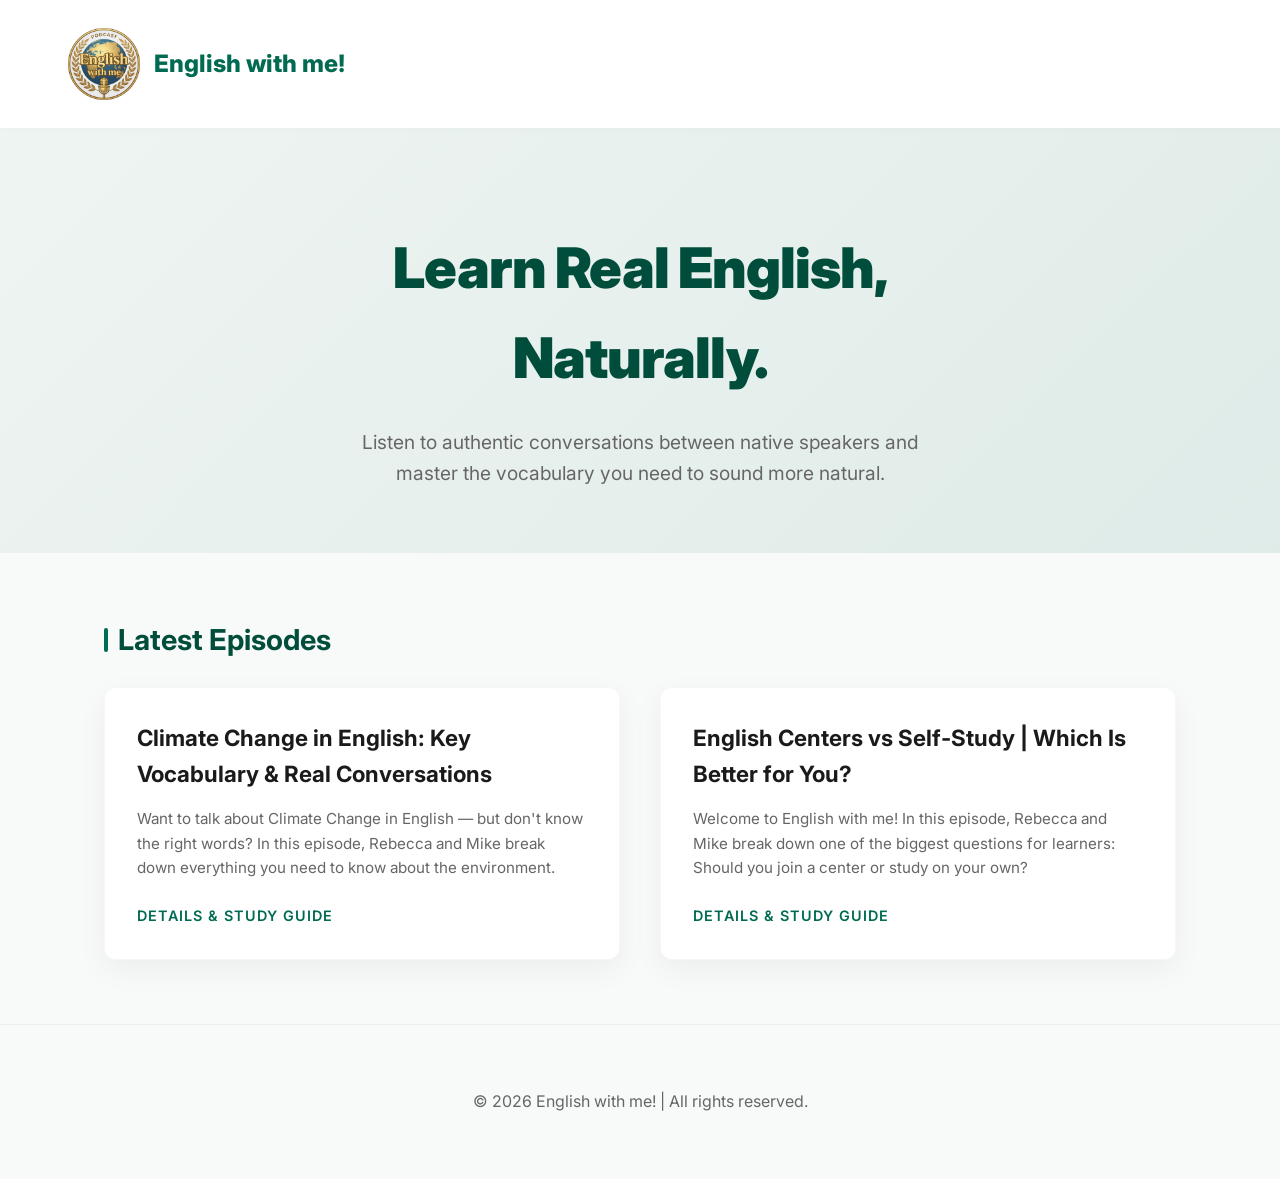
==== index.html @ fd84855c "init project" ====
<!DOCTYPE html>
<html lang="en">

<head>
    <meta charset="UTF-8">
    <meta name="viewport" content="width=device-width, initial-scale=1.0">
    <title>English with me! | Real Conversations for English Learners</title>

    <!-- SEO Meta Tags -->
    <meta name="description"
        content="Improve your English listening and vocabulary with 'English with me!', a podcast featuring real conversations on topics like climate change, self-study, and more.">
    <meta name="keywords"
        content="English podcast, learn English, English vocabulary, English listening, climate change English, self-study English">
    <meta name="author" content="English with me!">

    <!-- Open Graph Tags -->
    <meta property="og:title" content="English with me! | Real Conversations for English Learners">
    <meta property="og:description" content="Improve your English with real conversations and vocabulary guides.">
    <meta property="og:image" content="https://img.youtube.com/vi/skdZnuo1psk/maxresdefault.jpg">
    <meta property="og:url" content="https://quocnguyen2501.github.io/english-with-me/">

    <!-- Fonts -->
    <link rel="preconnect" href="https://fonts.googleapis.com">
    <link rel="preconnect" href="https://fonts.gstatic.com" crossorigin>
    <link href="https://fonts.googleapis.com/css2?family=Inter:wght@400;500;600;700;800;900&display=swap"
        rel="stylesheet">

    <!-- CSS -->
    <link rel="stylesheet" href="assets/css/style.css">
</head>

<body>

    <header>
        <a href="index.html" class="logo">
            <img width="80" height="80" src="./assets/images/english-with-me-logo.png" alt="Logo"></image>
            <span>English with me!</span>
        </a>
    </header>

    <section class="hero">
        <h1>Learn Real English,<br><span>Naturally.</span></h1>
        <p>Listen to authentic conversations between native speakers and master the vocabulary you need to sound more
            natural.</p>
    </section>

    <main class="container" id="podcasts">
        <h2 class="section-title">Latest Episodes</h2>

        <div class="podcast-grid">
            <!-- Episode 1 -->
            <article class="podcast-card">
                <a href="https://www.youtube.com/watch?v=skdZnuo1psk" target="_blank" class="thumbnail-wrapper">
                    <img src="https://img.youtube.com/vi/skdZnuo1psk/maxresdefault.jpg" alt="Climate Change in English">
                </a>
                <div class="podcast-content">
                    <h3>Climate Change in English: Key Vocabulary & Real Conversations</h3>
                    <p>Want to talk about Climate Change in English — but don't know the right words? In this episode,
                        Rebecca and Mike break down everything you need to know about the environment.</p>
                    <div class="podcast-actions">
                        <a href="episodes/episode-1.html" class="btn-details">Details & Study Guide</a>
                    </div>
                </div>
            </article>

            <!-- Episode 2 -->
            <article class="podcast-card">
                <a href="https://www.youtube.com/watch?v=k1J-IT2wOVM" target="_blank" class="thumbnail-wrapper">
                    <img src="https://img.youtube.com/vi/k1J-IT2wOVM/maxresdefault.jpg"
                        alt="English Centers vs Self-Study">
                </a>
                <div class="podcast-content">
                    <h3>English Centers vs Self-Study | Which Is Better for You?</h3>
                    <p>Welcome to English with me! In this episode, Rebecca and Mike break down one of the biggest
                        questions for learners: Should you join a center or study on your own?</p>
                    <div class="podcast-actions">
                        <a href="episodes/episode-2.html" class="btn-details">Details & Study Guide</a>
                    </div>
                </div>
            </article>
        </div>
    </main>

    <footer>
        <p>&copy; 2026 English with me! | All rights reserved.</p>
    </footer>

    <script src="assets/js/main.js"></script>
</body>

</html>
---- assets/css/style.css ----
/* 
 * English with me! - Design System
 * Primary Color: #006b52
 */

:root {
    --primary: #006b52;
    --primary-light: #008f6d;
    --primary-dark: #004d3b;
    --bg-light: #f8faf9;
    --text-dark: #1a1a1a;
    --text-muted: #666666;
    --white: #ffffff;
    --card-shadow: 0 10px 30px rgba(0, 0, 0, 0.05);
    --transition: all 0.3s cubic-bezier(0.4, 0, 0.2, 1);
    --border-radius: 12px;
}

* {
    margin: 0;
    padding: 0;
    box-sizing: border-box;
}

body {
    font-family: 'Inter', -apple-system, BlinkMacSystemFont, 'Segoe UI', Roboto, sans-serif;
    background-color: var(--bg-light);
    color: var(--text-dark);
    line-height: 1.6;
    overflow-x: hidden;
}

/* Header & Navigation */
header {
    background: var(--white);
    padding: 1.5rem 5%;
    display: flex;
    justify-content: space-between;
    align-items: center;
    box-shadow: 0 2px 10px rgba(0,0,0,0.02);
    position: sticky;
    top: 0;
    z-index: 1000;
}

.logo {
    font-size: 1.5rem;
    font-weight: 800;
    color: var(--primary);
    text-decoration: none;
    display: flex;
    align-items: center;
    gap: 10px;
}

.logo span {
    color: var(--primary);
}

nav a {
    text-decoration: none;
    color: var(--text-dark);
    font-weight: 500;
    margin-left: 2rem;
    transition: var(--transition);
}

nav a:hover {
    color: var(--primary);
}

/* Hero Section */
.hero {
    padding: 6rem 5% 4rem;
    text-align: center;
    background: linear-gradient(135deg, #006b520a 0%, #006b521a 100%);
}

.hero h1 {
    font-size: 3.5rem;
    font-weight: 900;
    margin-bottom: 1.5rem;
    color: var(--primary-dark);
    letter-spacing: -1px;
}

.hero p {
    font-size: 1.2rem;
    color: var(--text-muted);
    max-width: 600px;
    margin: 0 auto;
}

/* Container */
.container {
    max-width: 1200px;
    margin: 0 auto;
    padding: 4rem 5%;
}

/* Podcast Cards */
.podcast-grid {
    display: grid;
    grid-template-columns: repeat(auto-fit, minmax(350px, 1fr));
    gap: 2.5rem;
}

.podcast-card {
    background: var(--white);
    border-radius: var(--border-radius);
    overflow: hidden;
    box-shadow: var(--card-shadow);
    transition: var(--transition);
    border: 1px solid rgba(0,0,0,0.03);
}

.podcast-card:hover {
    transform: translateY(-10px);
    box-shadow: 0 20px 40px rgba(0, 0, 0, 0.1);
}

.thumbnail-wrapper {
    position: relative;
    padding-top: 56.25%; /* 16:9 Aspect Ratio */
    overflow: hidden;
}

.thumbnail-wrapper img {
    position: absolute;
    top: 0;
    left: 0;
    width: 100%;
    height: 100%;
    object-fit: cover;
    transition: var(--transition);
}

.podcast-card:hover .thumbnail-wrapper img {
    transform: scale(1.05);
}

.podcast-content {
    padding: 2rem;
}

.podcast-content h3 {
    font-size: 1.4rem;
    margin-bottom: 1rem;
    color: var(--text-dark);
}

.podcast-content p {
    color: var(--text-muted);
    margin-bottom: 1.5rem;
    font-size: 0.95rem;
}

.podcast-actions {
    display: flex;
    justify-content: space-between;
    align-items: center;
}

.btn-details {
    color: var(--primary);
    text-decoration: none;
    font-weight: 600;
    font-size: 0.9rem;
    text-transform: uppercase;
    letter-spacing: 1px;
    transition: var(--transition);
}

.btn-details:hover {
    color: var(--primary-dark);
    padding-left: 5px;
}

/* Episode Page Specifics */
.episode-header {
    margin-bottom: 3rem;
}

.episode-meta {
    display: flex;
    gap: 20px;
    color: var(--text-muted);
    font-size: 0.9rem;
    margin-bottom: 1rem;
}

.video-container {
    margin-bottom: 3rem;
    border-radius: var(--border-radius);
    overflow: hidden;
    box-shadow: var(--card-shadow);
}

.video-placeholder {
    width: 100%;
    aspect-ratio: 16/9;
    background: #000;
}

.section-title {
    font-size: 1.8rem;
    margin-bottom: 1.5rem;
    color: var(--primary-dark);
    display: flex;
    align-items: center;
    gap: 10px;
}

.section-title::before {
    content: '';
    display: block;
    width: 4px;
    height: 24px;
    background: var(--primary);
    border-radius: 2px;
}

.vocabulary-table {
    width: 100%;
    border-collapse: collapse;
    margin-bottom: 3rem;
    background: var(--white);
    border-radius: var(--border-radius);
    overflow: hidden;
    box-shadow: var(--card-shadow);
}

.vocabulary-table th, .vocabulary-table td {
    padding: 1.2rem;
    text-align: left;
    border-bottom: 1px solid #f0f0f0;
}

.vocabulary-table th {
    background: var(--primary);
    color: var(--white);
    font-weight: 600;
}

.vocabulary-table tr:last-child td {
    border-bottom: none;
}

.download-section {
    background: var(--primary-dark);
    color: var(--white);
    padding: 3rem;
    border-radius: var(--border-radius);
    text-align: center;
    margin-bottom: 3rem;
}

.btn-download {
    display: inline-block;
    background: var(--white);
    color: var(--primary-dark);
    padding: 1rem 2.5rem;
    border-radius: 50px;
    text-decoration: none;
    font-weight: 700;
    margin-top: 1.5rem;
    transition: var(--transition);
}

.btn-download:hover {
    transform: scale(1.05);
    box-shadow: 0 10px 20px rgba(0,0,0,0.2);
}

.questions-list {
    list-style: none;
}

.questions-list li {
    background: var(--white);
    padding: 1.5rem;
    border-radius: var(--border-radius);
    margin-bottom: 1rem;
    box-shadow: var(--card-shadow);
    border-left: 4px solid var(--primary);
}

footer {
    text-align: center;
    padding: 4rem 5%;
    color: var(--text-muted);
    border-top: 1px solid #eee;
}

@media (max-width: 768px) {
    .hero h1 { font-size: 2.5rem; }
    .podcast-grid { grid-template-columns: 1fr; }
}
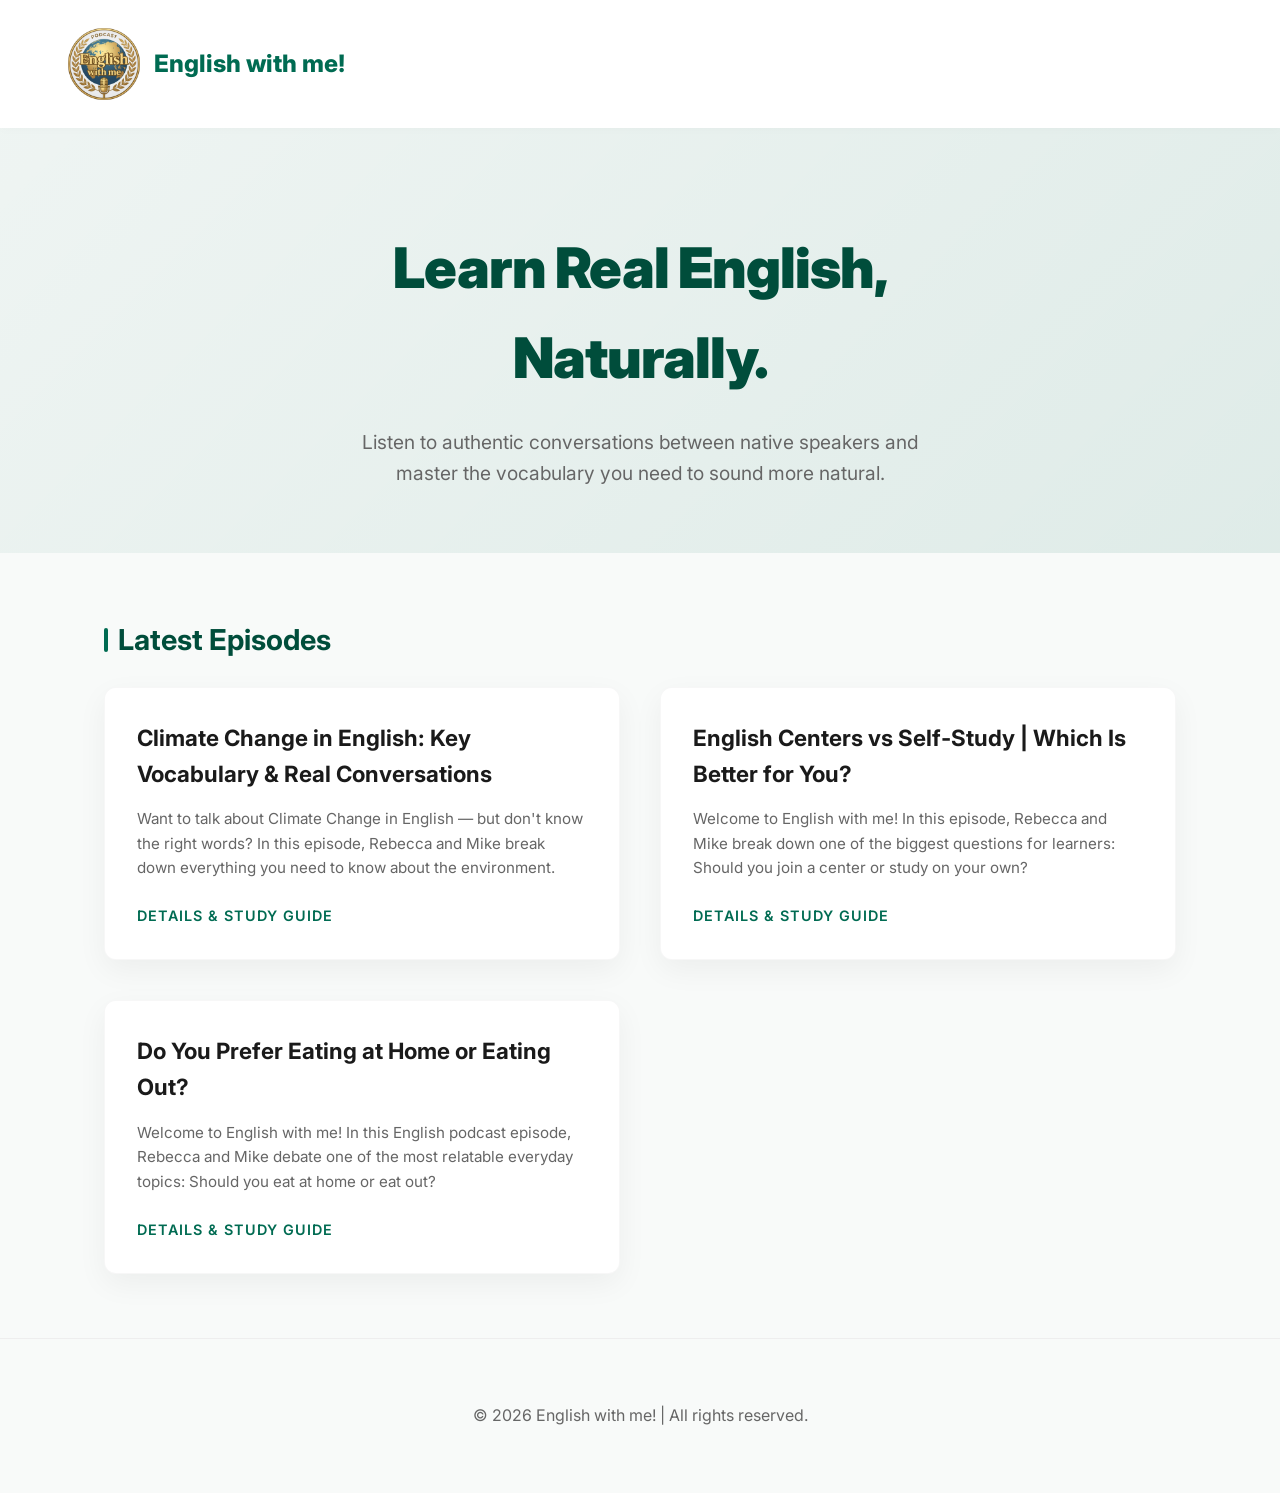
==== commit 59566b6d: "feat: add episode 3 content and update index page with new episode link" ====
--- a/index.html
+++ b/index.html
@@ -16,7 +16,7 @@
     <!-- Open Graph Tags -->
     <meta property="og:title" content="English with me! | Real Conversations for English Learners">
     <meta property="og:description" content="Improve your English with real conversations and vocabulary guides.">
-    <meta property="og:image" content="https://img.youtube.com/vi/skdZnuo1psk/maxresdefault.jpg">
+    <meta property="og:image" content="https://img.youtube.com/vi/skdZnuo1psk/hqdefault.jpg">
     <meta property="og:url" content="https://quocnguyen2501.github.io/english-with-me/">
 
     <!-- Fonts -->
@@ -27,13 +27,16 @@
 
     <!-- CSS -->
     <link rel="stylesheet" href="assets/css/style.css">
+
+    <!-- Favicon -->
+    <link rel="icon" type="image/png" href="../assets/images/english-with-me-logo.png">
 </head>
 
 <body>
 
     <header>
         <a href="index.html" class="logo">
-            <img width="80" height="80" src="./assets/images/english-with-me-logo.png" alt="Logo"></image>
+            <img width="80" height="80" src="./assets/images/english-with-me-logo.png" alt="Logo">
             <span>English with me!</span>
         </a>
     </header>
@@ -51,7 +54,7 @@
             <!-- Episode 1 -->
             <article class="podcast-card">
                 <a href="https://www.youtube.com/watch?v=skdZnuo1psk" target="_blank" class="thumbnail-wrapper">
-                    <img src="https://img.youtube.com/vi/skdZnuo1psk/maxresdefault.jpg" alt="Climate Change in English">
+                    <img src="https://img.youtube.com/vi/skdZnuo1psk/hqdefault.jpg" alt="Climate Change in English">
                 </a>
                 <div class="podcast-content">
                     <h3>Climate Change in English: Key Vocabulary & Real Conversations</h3>
@@ -66,8 +69,7 @@
             <!-- Episode 2 -->
             <article class="podcast-card">
                 <a href="https://www.youtube.com/watch?v=k1J-IT2wOVM" target="_blank" class="thumbnail-wrapper">
-                    <img src="https://img.youtube.com/vi/k1J-IT2wOVM/maxresdefault.jpg"
-                        alt="English Centers vs Self-Study">
+                    <img src="https://img.youtube.com/vi/k1J-IT2wOVM/hqdefault.jpg" alt="English Centers vs Self-Study">
                 </a>
                 <div class="podcast-content">
                     <h3>English Centers vs Self-Study | Which Is Better for You?</h3>
@@ -75,6 +77,23 @@
                         questions for learners: Should you join a center or study on your own?</p>
                     <div class="podcast-actions">
                         <a href="episodes/episode-2.html" class="btn-details">Details & Study Guide</a>
+                    </div>
+                </div>
+            </article>
+
+            <!-- Episode 3 -->
+            <article class="podcast-card">
+                <a href="https://www.youtube.com/watch?v=JP_TK2FVOT4" target="_blank" class="thumbnail-wrapper">
+                    <img src="https://img.youtube.com/vi/JP_TK2FVOT4/hqdefault.jpg"
+                        alt="Do You Prefer Eating at Home or Eating Out?">
+                </a>
+                <div class="podcast-content">
+                    <h3>Do You Prefer Eating at Home or Eating Out?</h3>
+                    <p>Welcome to English with me! In this English podcast episode,
+                        Rebecca and Mike debate one of the most relatable everyday topics: Should you eat at home or eat
+                        out?</p>
+                    <div class="podcast-actions">
+                        <a href="episodes/episode-3.html" class="btn-details">Details & Study Guide</a>
                     </div>
                 </div>
             </article>
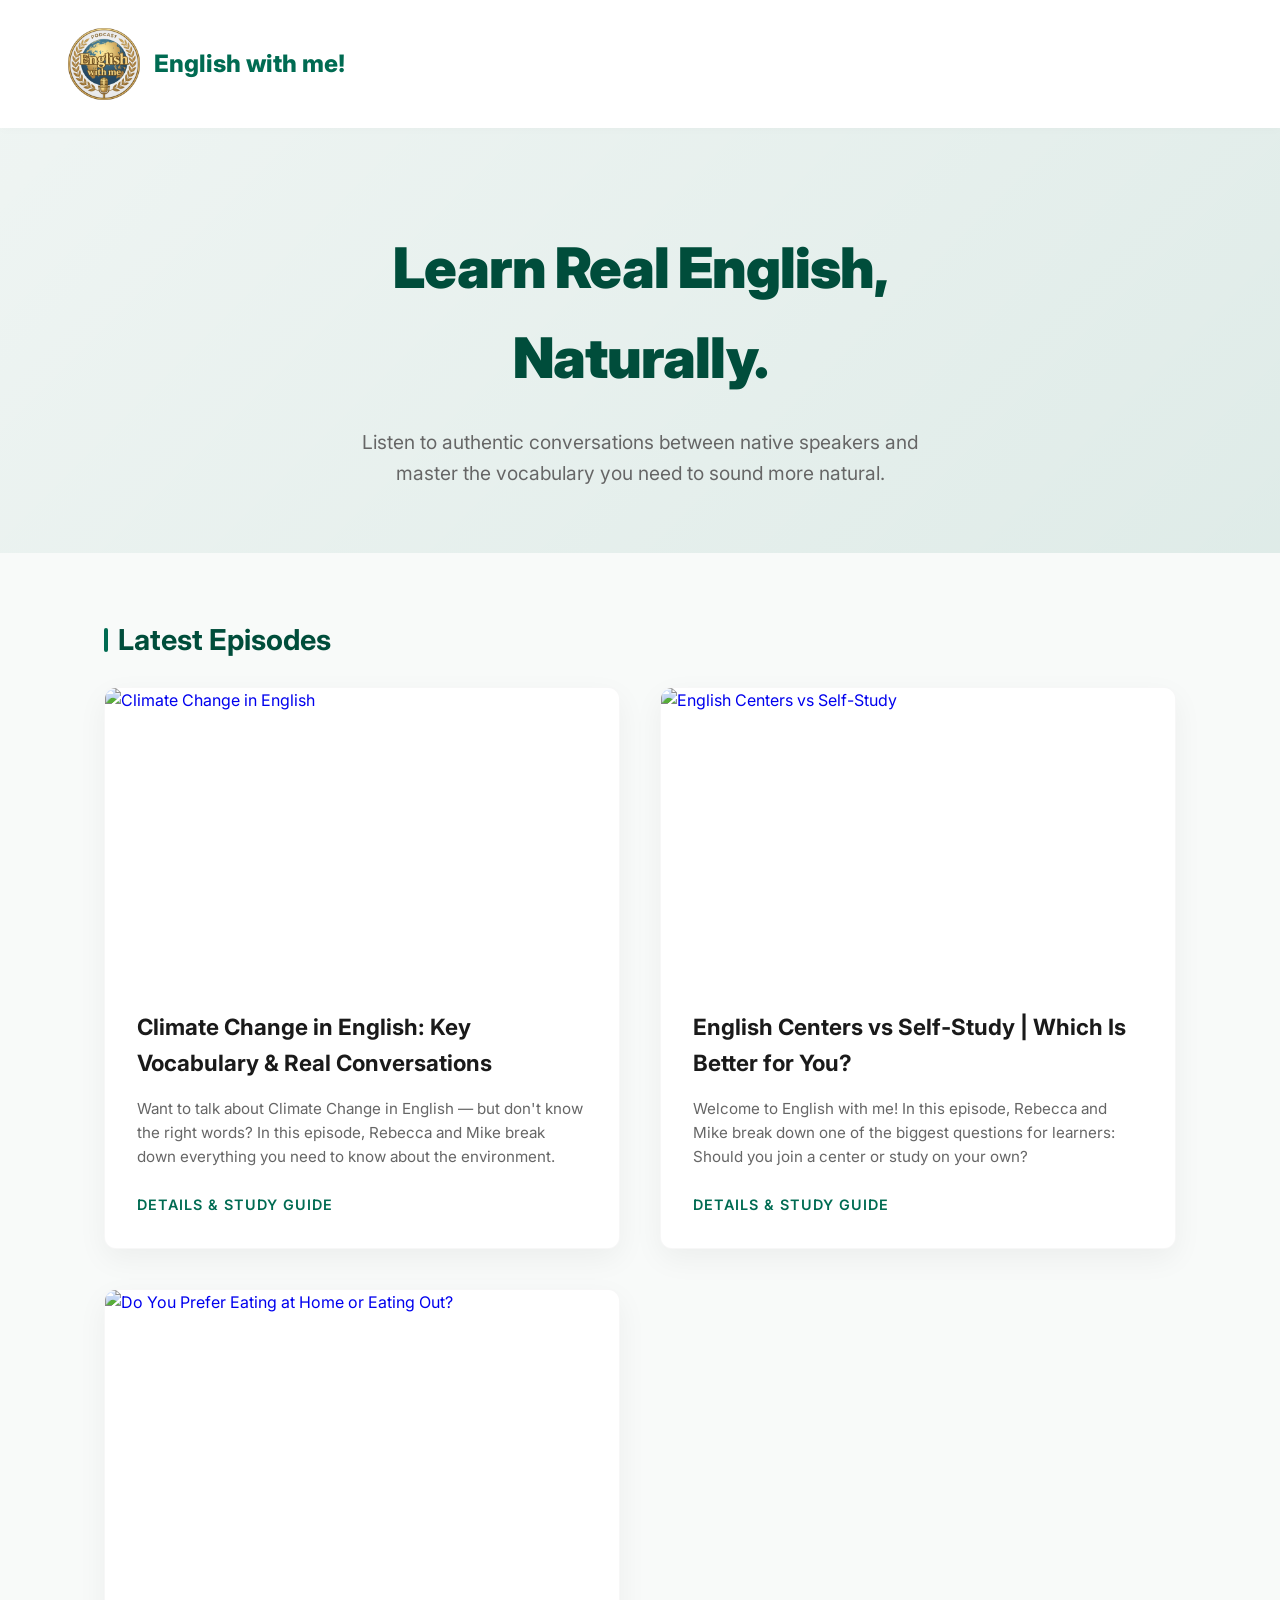
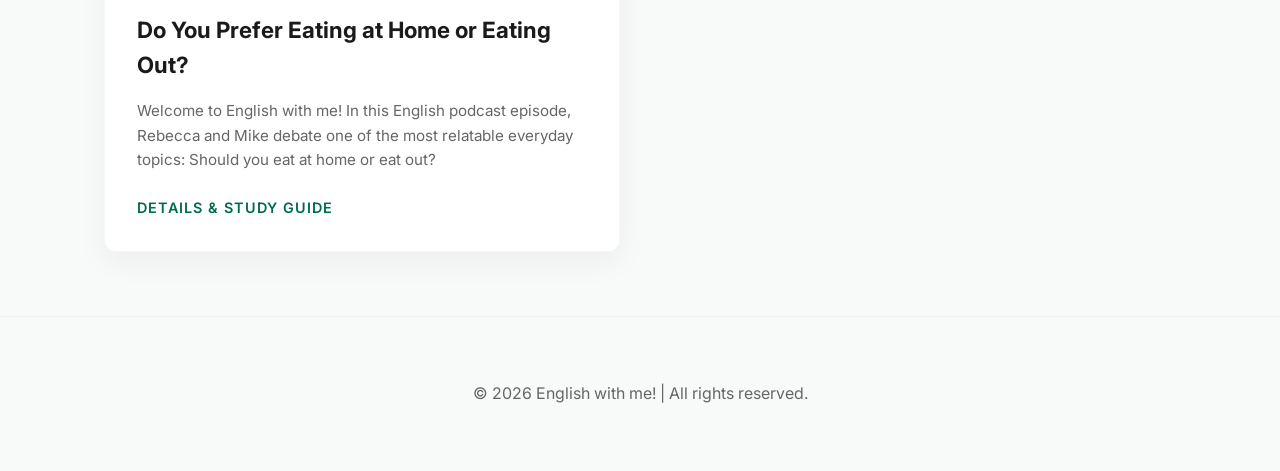
==== commit 756ddbb7: "feat: add design system stylesheet and update logo path in index.html" ====
--- a/index.html
+++ b/index.html
@@ -29,7 +29,7 @@
     <link rel="stylesheet" href="assets/css/style.css">
 
     <!-- Favicon -->
-    <link rel="icon" type="image/png" href="../assets/images/english-with-me-logo.png">
+    <link rel="icon" type="image/png" href="assets/images/english-with-me-logo.png">
 </head>
 
 <body>
--- a/assets/css/style.css
+++ b/assets/css/style.css
@@ -120,6 +120,7 @@
 }
 
 .thumbnail-wrapper {
+    display: block;
     position: relative;
     padding-top: 56.25%; /* 16:9 Aspect Ratio */
     overflow: hidden;
